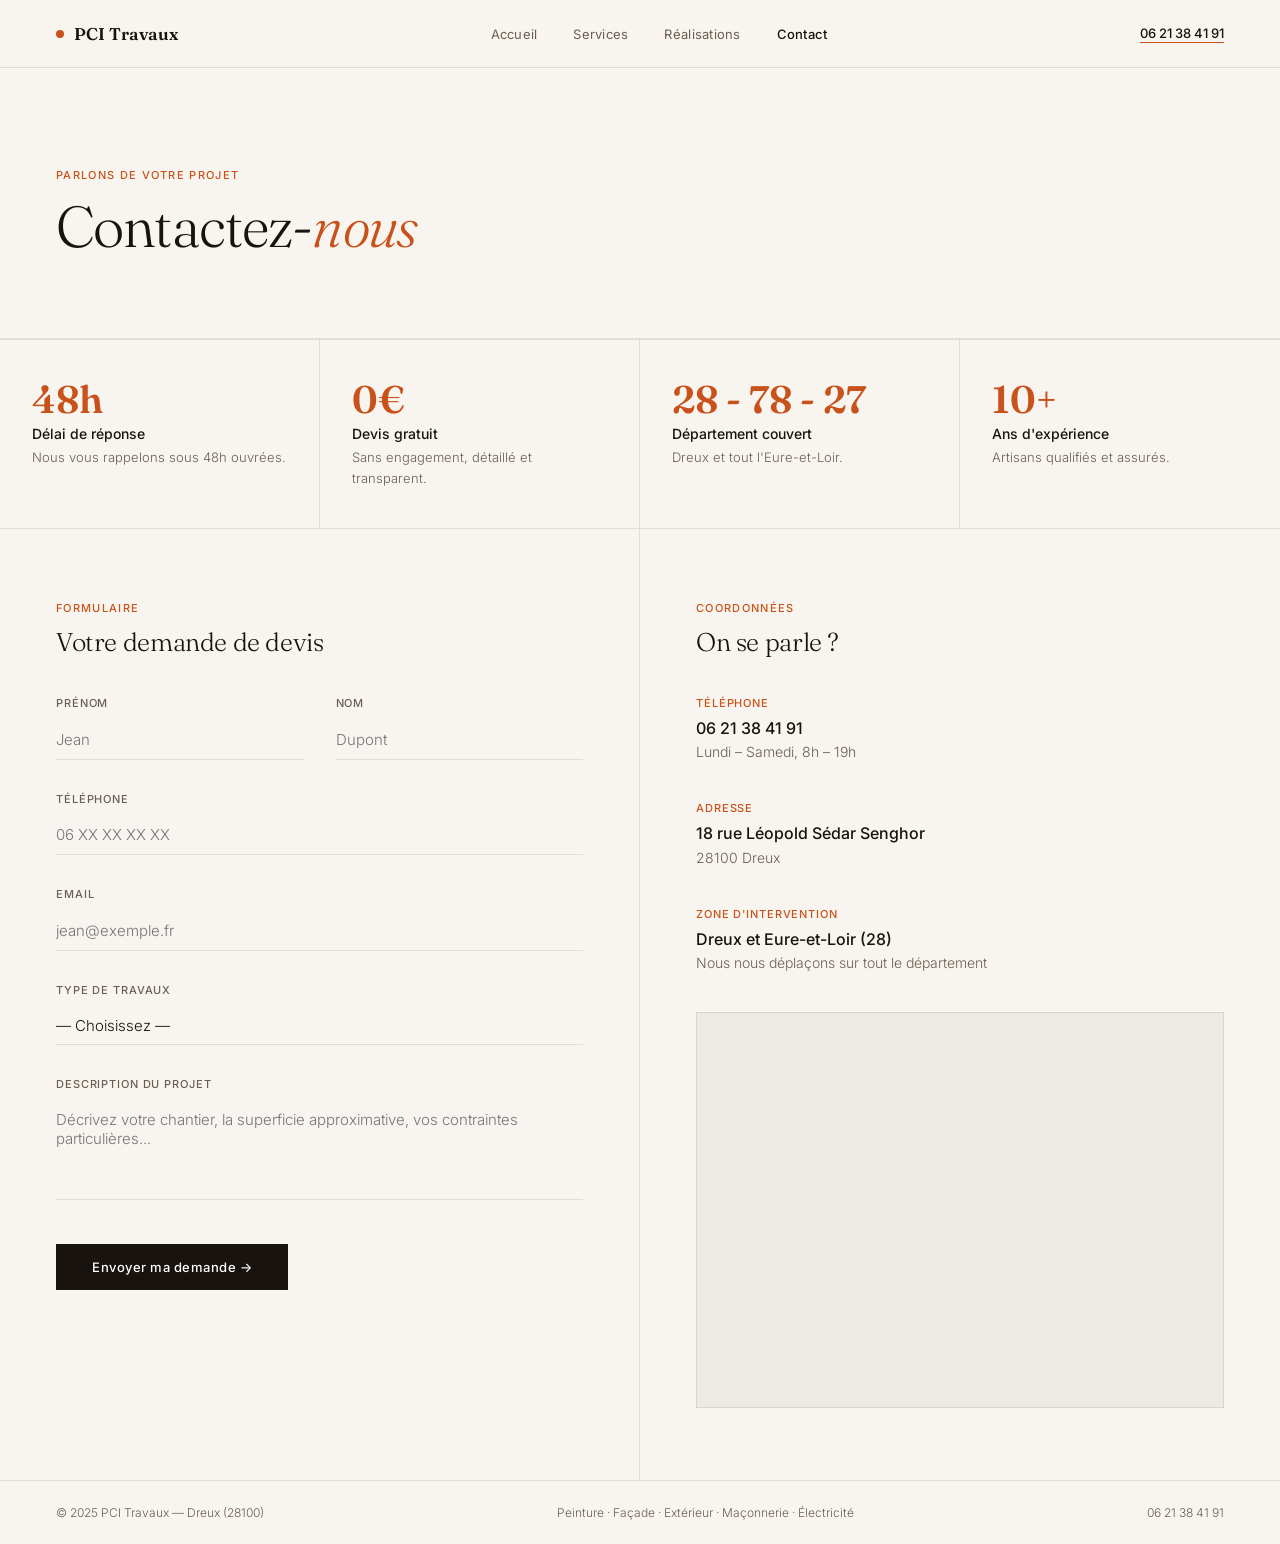
==== contact.html @ 15e11863 "premier commit" ====
<!DOCTYPE html>
<html lang="fr">
<head>
<meta charset="UTF-8">
<meta name="viewport" content="width=device-width, initial-scale=1.0">
<title>Contact — PCI Travaux Dreux</title>
<link rel="stylesheet" href="style.css">
<style>

.page-header {
  padding: 100px 56px 80px;
  border-bottom: 1px solid var(--line);
}
.page-header .eyebrow { margin-bottom: .8rem; }
.page-header h1 { max-width: 560px; }

.contact-grid {
  display: grid;
  grid-template-columns: 1fr 1fr;
  border-top: 1px solid var(--line);
  min-height: 70vh;
}

/* FORMULAIRE */
.contact-form-col {
  padding: 72px 56px;
  border-right: 1px solid var(--line);
}
.contact-form-col h2 { font-size: clamp(1.4rem, 2vw, 1.9rem); margin: .6rem 0 2.5rem; }
.f-row { margin-bottom: 2rem; }
.f-row label {
  display: block;
  font-size: 11px; font-weight: 500;
  letter-spacing: .08em; text-transform: uppercase;
  color: var(--mid); margin-bottom: .6rem;
}
.f-row input,
.f-row textarea,
.f-row select {
  width: 100%;
  border: none;
  border-bottom: 1px solid var(--line);
  background: transparent;
  padding: 10px 0;
  font-size: 15px;
  font-family: 'Inter', sans-serif;
  color: var(--dark);
  outline: none;
  font-weight: 300;
  transition: border-color .2s;
  border-radius: 0;
  -webkit-appearance: none;
}
.f-row input:focus,
.f-row textarea:focus,
.f-row select:focus { border-color: var(--o); }
.f-row textarea { height: 100px; resize: none; }
.f-row-double { display: grid; grid-template-columns: 1fr 1fr; gap: 2rem; }
.f-submit {
  background: var(--dark);
  color: #fff;
  border: none;
  padding: 15px 36px;
  font-size: 13px; font-weight: 500;
  letter-spacing: .04em;
  cursor: pointer;
  font-family: 'Inter', sans-serif;
  transition: background .2s;
  margin-top: .5rem;
}
.f-submit:hover { background: var(--o); }

/* INFOS */
.contact-info-col { padding: 72px 56px; }
.contact-info-col h2 { font-size: clamp(1.4rem, 2vw, 1.9rem); margin: .6rem 0 2.5rem; }

.info-block { margin-bottom: 2.5rem; }
.info-block .label {
  font-size: 11px; font-weight: 500;
  letter-spacing: .08em; text-transform: uppercase;
  color: var(--o); margin-bottom: .5rem;
}
.info-block strong {
  display: block;
  font-size: 16px; font-weight: 500;
  color: var(--dark); margin-bottom: .2rem;
}
.info-block span { font-size: 14px; color: var(--mid); }
.info-block a { color: var(--dark); text-decoration: none; font-weight: 500; }
.info-block a:hover { color: var(--o); }

.map-placeholder {
  margin-top: 2.5rem;
  width: 100%;
  aspect-ratio: 4/3;
  background: #ede9e3;
  border: 1px solid var(--line);
  overflow: hidden;
}
.map-placeholder iframe {
  width: 100%;
  height: 100%;
  border: none;
  display: block;
}

/* BANDE RÉASSURANCE */
.reassurance {
  display: grid;
  grid-template-columns: repeat(4, 1fr);
  border-top: 1px solid var(--line);
}
.re-item {
  padding: 40px 32px;
  border-right: 1px solid var(--line);
}
.re-item:last-child { border-right: none; }
.re-num {
  font-family: 'Fraunces', serif;
  font-size: 2.4rem; font-weight: 600;
  color: var(--o); line-height: 1;
  margin-bottom: .4rem;
}
.re-item h3 { font-size: 14px; font-weight: 500; margin-bottom: .3rem; }
.re-item p { font-size: 13px; color: var(--mid); line-height: 1.6; }

@media (max-width: 900px) {
  .page-header { padding: 60px 20px; }
  .contact-grid { grid-template-columns: 1fr; }
  .contact-form-col { padding: 48px 20px; border-right: none; border-bottom: 1px solid var(--line); }
  .contact-info-col { padding: 48px 20px; }
  .f-row-double { grid-template-columns: 1fr; gap: 0; }
  .reassurance { grid-template-columns: 1fr 1fr; }
  .re-item { padding: 28px 20px; }
  .re-item:nth-child(2n) { border-right: none; }
  .re-item:nth-child(1),
  .re-item:nth-child(2) { border-bottom: 1px solid var(--line); }
}
</style>
</head>
<body>

<nav>
  <a href="index.html" class="logo"><span class="logo-dot"></span>PCI Travaux</a>
  <ul class="nav-links">
    <li><a href="index.html">Accueil</a></li>
    <li><a href="services.html">Services</a></li>
    <li><a href="realisations.html">Réalisations</a></li>
    <li><a href="contact.html" class="active">Contact</a></li>
  </ul>
  <a href="tel:0621384191" class="nav-tel">06 21 38 41 91</a>
</nav>

<div class="page-header">
  <div class="eyebrow">Parlons de votre projet</div>
  <h1>Contactez-<i>nous</i></h1>
</div>

<!-- BANDE RÉASSURANCE -->
<div class="reassurance">
  <div class="re-item">
    <div class="re-num">48h</div>
    <h3>Délai de réponse</h3>
    <p>Nous vous rappelons sous 48h ouvrées.</p>
  </div>
  <div class="re-item">
    <div class="re-num">0€</div>
    <h3>Devis gratuit</h3>
    <p>Sans engagement, détaillé et transparent.</p>
  </div>
  <div class="re-item">
    <div class="re-num">28 - 78 - 27</div>
    <h3>Département couvert</h3>
    <p>Dreux et tout l'Eure-et-Loir.</p>
  </div>
  <div class="re-item">
    <div class="re-num">10+</div>
    <h3>Ans d'expérience</h3>
    <p>Artisans qualifiés et assurés.</p>
  </div>
</div>

<div class="contact-grid">

  <!-- FORMULAIRE -->
  <div class="contact-form-col">
    <div class="eyebrow">Formulaire</div>
    <h2>Votre demande de devis</h2>
    <form>
      <div class="f-row-double">
        <div class="f-row">
          <label>Prénom</label>
          <input type="text" placeholder="Jean">
        </div>
        <div class="f-row">
          <label>Nom</label>
          <input type="text" placeholder="Dupont">
        </div>
      </div>
      <div class="f-row">
        <label>Téléphone</label>
        <input type="tel" placeholder="06 XX XX XX XX">
      </div>
      <div class="f-row">
        <label>Email</label>
        <input type="email" placeholder="jean@exemple.fr">
      </div>
      <div class="f-row">
        <label>Type de travaux</label>
        <select>
          <option value="">— Choisissez —</option>
          <option>Peinture intérieure</option>
          <option>Peinture extérieure</option>
          <option>Ravalement de façade</option>
          <option>Aménagement extérieur</option>
          <option>Petite maçonnerie</option>
          <option>Électricité générale</option>
          <option>Câblage informatique</option>
          <option>Autre</option>
        </select>
      </div>
      <div class="f-row">
        <label>Description du projet</label>
        <textarea placeholder="Décrivez votre chantier, la superficie approximative, vos contraintes particulières..."></textarea>
      </div>
      <button type="submit" class="f-submit">Envoyer ma demande →</button>
    </form>
  </div>

  <!-- INFOS CONTACT -->
  <div class="contact-info-col">
    <div class="eyebrow">Coordonnées</div>
    <h2>On se parle ?</h2>

    <div class="info-block">
      <div class="label">Téléphone</div>
      <strong><a href="tel:0621384191">06 21 38 41 91</a></strong>
      <span>Lundi – Samedi, 8h – 19h</span>
    </div>

    <div class="info-block">
      <div class="label">Adresse</div>
      <strong>18 rue Léopold Sédar Senghor</strong>
      <span>28100 Dreux</span>
    </div>

    <div class="info-block">
      <div class="label">Zone d'intervention</div>
      <strong>Dreux et Eure-et-Loir (28)</strong>
      <span>Nous nous déplaçons sur tout le département</span>
    </div>

    <div class="map-placeholder">
      <iframe
        src="https://maps.google.com/maps?q=18+rue+Léopold+Sédar+Senghor,+28100+Dreux&output=embed&z=15"
        allowfullscreen=""
        loading="lazy"
        title="Localisation PCI Travaux"
      ></iframe>
    </div>
  </div>

</div>

<footer>
  <span>© 2025 PCI Travaux — Dreux (28100)</span>
  <span>Peinture · Façade · Extérieur · Maçonnerie · Électricité</span>
  <a href="tel:0621384191">06 21 38 41 91</a>
</footer>

</body>
</html>
---- style.css ----
@import url('https://fonts.googleapis.com/css2?family=Fraunces:ital,wght@0,300;0,600;1,300&family=Inter:wght@300;400;500&display=swap');

*, *::before, *::after { margin: 0; padding: 0; box-sizing: border-box; }

:root {
  --o: #C8521A;
  --o2: #A33E0E;
  --bg: #F8F5F0;
  --dark: #18130E;
  --mid: #6B5E52;
  --line: rgba(24,19,14,0.1);
  --nav-h: 68px;
}

html { scroll-behavior: smooth; }

body {
  font-family: 'Inter', sans-serif;
  background: var(--bg);
  color: var(--dark);
  font-weight: 300;
  overflow-x: hidden;
}

/* ── NAV ── */
nav {
  position: sticky;
  top: 0;
  z-index: 100;
  height: var(--nav-h);
  display: flex;
  align-items: center;
  justify-content: space-between;
  padding: 0 56px;
  background: rgba(248,245,240,0.97);
  backdrop-filter: blur(10px);
  border-bottom: 1px solid var(--line);
}

.logo {
  font-family: 'Fraunces', serif;
  font-weight: 600;
  font-size: 17px;
  color: var(--dark);
  text-decoration: none;
  display: flex;
  align-items: center;
  gap: 10px;
}
.logo-dot {
  width: 8px; height: 8px;
  background: var(--o);
  border-radius: 50%;
  flex-shrink: 0;
}

.nav-links {
  display: flex;
  gap: 0;
  list-style: none;
}
.nav-links a {
  display: block;
  padding: 8px 18px;
  text-decoration: none;
  color: var(--mid);
  font-size: 13px;
  font-weight: 400;
  letter-spacing: .02em;
  transition: color .15s;
  border-radius: 4px;
}
.nav-links a:hover,
.nav-links a.active {
  color: var(--dark);
}
.nav-links a.active {
  font-weight: 500;
}

.nav-tel {
  font-size: 13px;
  font-weight: 500;
  color: var(--dark);
  text-decoration: none;
  border-bottom: 1px solid var(--o);
  padding-bottom: 1px;
  transition: color .15s;
}
.nav-tel:hover { color: var(--o); }

/* ── TYPO HELPERS ── */
.eyebrow {
  font-size: 11px;
  font-weight: 500;
  letter-spacing: .12em;
  text-transform: uppercase;
  color: var(--o);
  margin-bottom: .8rem;
}

h1, h2 {
  font-family: 'Fraunces', serif;
  font-weight: 300;
  letter-spacing: -.015em;
  line-height: 1.1;
}
h1 { font-size: clamp(2.6rem, 4.5vw, 4rem); }
h2 { font-size: clamp(1.8rem, 3vw, 2.6rem); }
h1 i, h2 i { font-style: italic; color: var(--o); }

p.lead {
  font-size: 15px;
  color: var(--mid);
  line-height: 1.75;
  max-width: 520px;
}

/* ── BUTTONS ── */
.btn {
  display: inline-block;
  padding: 14px 28px;
  font-size: 13px;
  font-weight: 500;
  letter-spacing: .03em;
  text-decoration: none;
  transition: background .2s, color .2s;
  cursor: pointer;
  border: none;
  font-family: 'Inter', sans-serif;
}
.btn-dark { background: var(--dark); color: #fff; }
.btn-dark:hover { background: var(--o); }
.btn-ghost {
  background: transparent;
  color: var(--mid);
  border-bottom: 1px solid currentColor;
  padding: 0 0 1px;
}
.btn-ghost:hover { color: var(--dark); }

/* ── DIVIDER LINE ── */
hr { border: none; border-top: 1px solid var(--line); }

/* ── FOOTER ── */
footer {
  padding: 24px 56px;
  border-top: 1px solid var(--line);
  display: flex;
  justify-content: space-between;
  align-items: center;
  font-size: 12px;
  color: var(--mid);
}
footer a { color: var(--mid); text-decoration: none; }
footer a:hover { color: var(--dark); }

/* ── RESPONSIVE ── */
@media (max-width: 900px) {
  nav { padding: 0 20px; }
  .nav-links { display: none; }
  footer { flex-direction: column; gap: 8px; text-align: center; padding: 20px; }
}
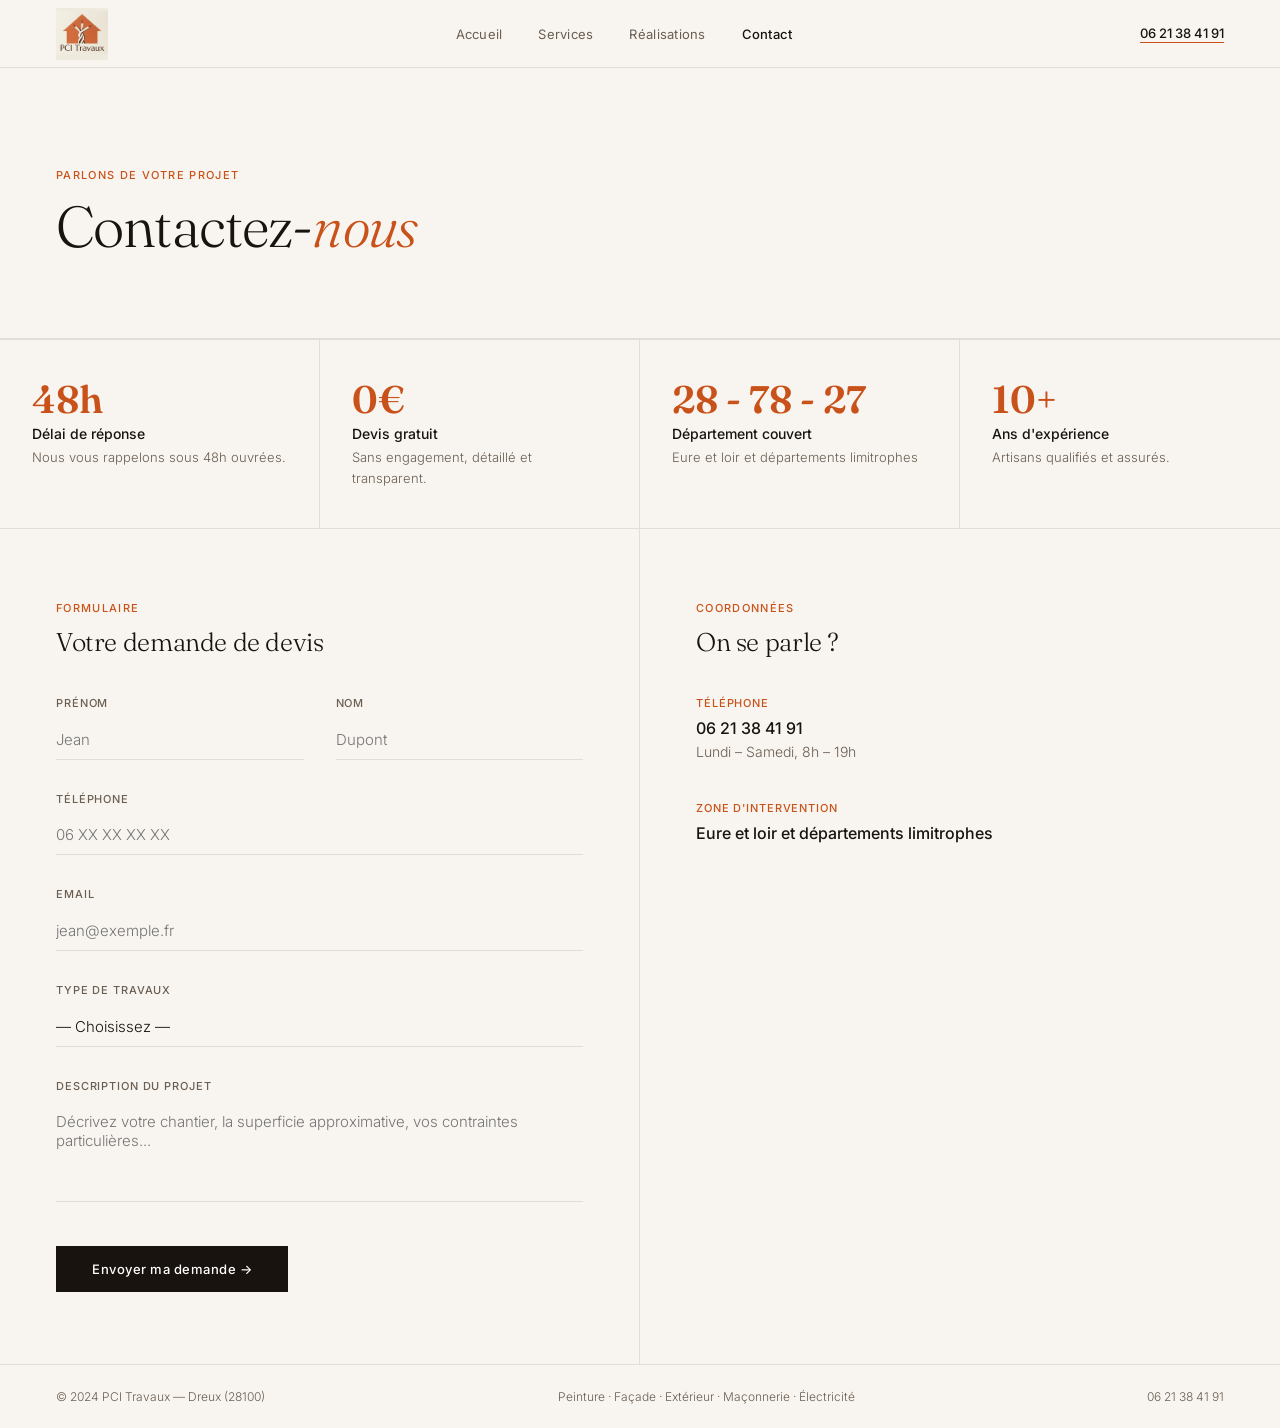
==== commit 18ed2959: "maj" ====
--- a/contact.html
+++ b/contact.html
@@ -6,7 +6,12 @@
 <title>Contact — PCI Travaux Dreux</title>
 <link rel="stylesheet" href="style.css">
 <style>
-
+ .logo {
+  height: var(--nav-h);
+  padding: 10px 0;
+  display: flex;
+  align-items: center;
+}
 .page-header {
   padding: 100px 56px 80px;
   border-bottom: 1px solid var(--line);
@@ -141,7 +146,9 @@
 <body>
 
 <nav>
-  <a href="index.html" class="logo"><span class="logo-dot"></span>PCI Travaux</a>
+  <a href="index.html" class="logo">
+    <img src="/img/logo pci.png" alt="PCI Travaux">
+  </a>
   <ul class="nav-links">
     <li><a href="index.html">Accueil</a></li>
     <li><a href="services.html">Services</a></li>
@@ -171,7 +178,7 @@
   <div class="re-item">
     <div class="re-num">28 - 78 - 27</div>
     <h3>Département couvert</h3>
-    <p>Dreux et tout l'Eure-et-Loir.</p>
+    <p>Eure et loir et départements limitrophes</p>
   </div>
   <div class="re-item">
     <div class="re-num">10+</div>
@@ -213,7 +220,7 @@
           <option>Peinture extérieure</option>
           <option>Ravalement de façade</option>
           <option>Aménagement extérieur</option>
-          <option>Petite maçonnerie</option>
+          <option>Maçonnerie</option>
           <option>Électricité générale</option>
           <option>Câblage informatique</option>
           <option>Autre</option>
@@ -238,32 +245,20 @@
       <span>Lundi – Samedi, 8h – 19h</span>
     </div>
 
-    <div class="info-block">
-      <div class="label">Adresse</div>
-      <strong>18 rue Léopold Sédar Senghor</strong>
-      <span>28100 Dreux</span>
-    </div>
+    
 
     <div class="info-block">
       <div class="label">Zone d'intervention</div>
-      <strong>Dreux et Eure-et-Loir (28)</strong>
-      <span>Nous nous déplaçons sur tout le département</span>
+      <strong>Eure et loir et départements limitrophes</strong>
     </div>
 
-    <div class="map-placeholder">
-      <iframe
-        src="https://maps.google.com/maps?q=18+rue+Léopold+Sédar+Senghor,+28100+Dreux&output=embed&z=15"
-        allowfullscreen=""
-        loading="lazy"
-        title="Localisation PCI Travaux"
-      ></iframe>
-    </div>
+    
   </div>
 
 </div>
 
 <footer>
-  <span>© 2025 PCI Travaux — Dreux (28100)</span>
+  <span>© 2024 PCI Travaux — Dreux (28100)</span>
   <span>Peinture · Façade · Extérieur · Maçonnerie · Électricité</span>
   <a href="tel:0621384191">06 21 38 41 91</a>
 </footer>
--- a/style.css
+++ b/style.css
@@ -46,6 +46,12 @@
   display: flex;
   align-items: center;
   gap: 10px;
+}
+/* Ensure logo image fits the nav height and keeps aspect ratio */
+.logo img {
+  max-height: calc(var(--nav-h) - 16px);
+  width: auto;
+  display: block;
 }
 .logo-dot {
   width: 8px; height: 8px;
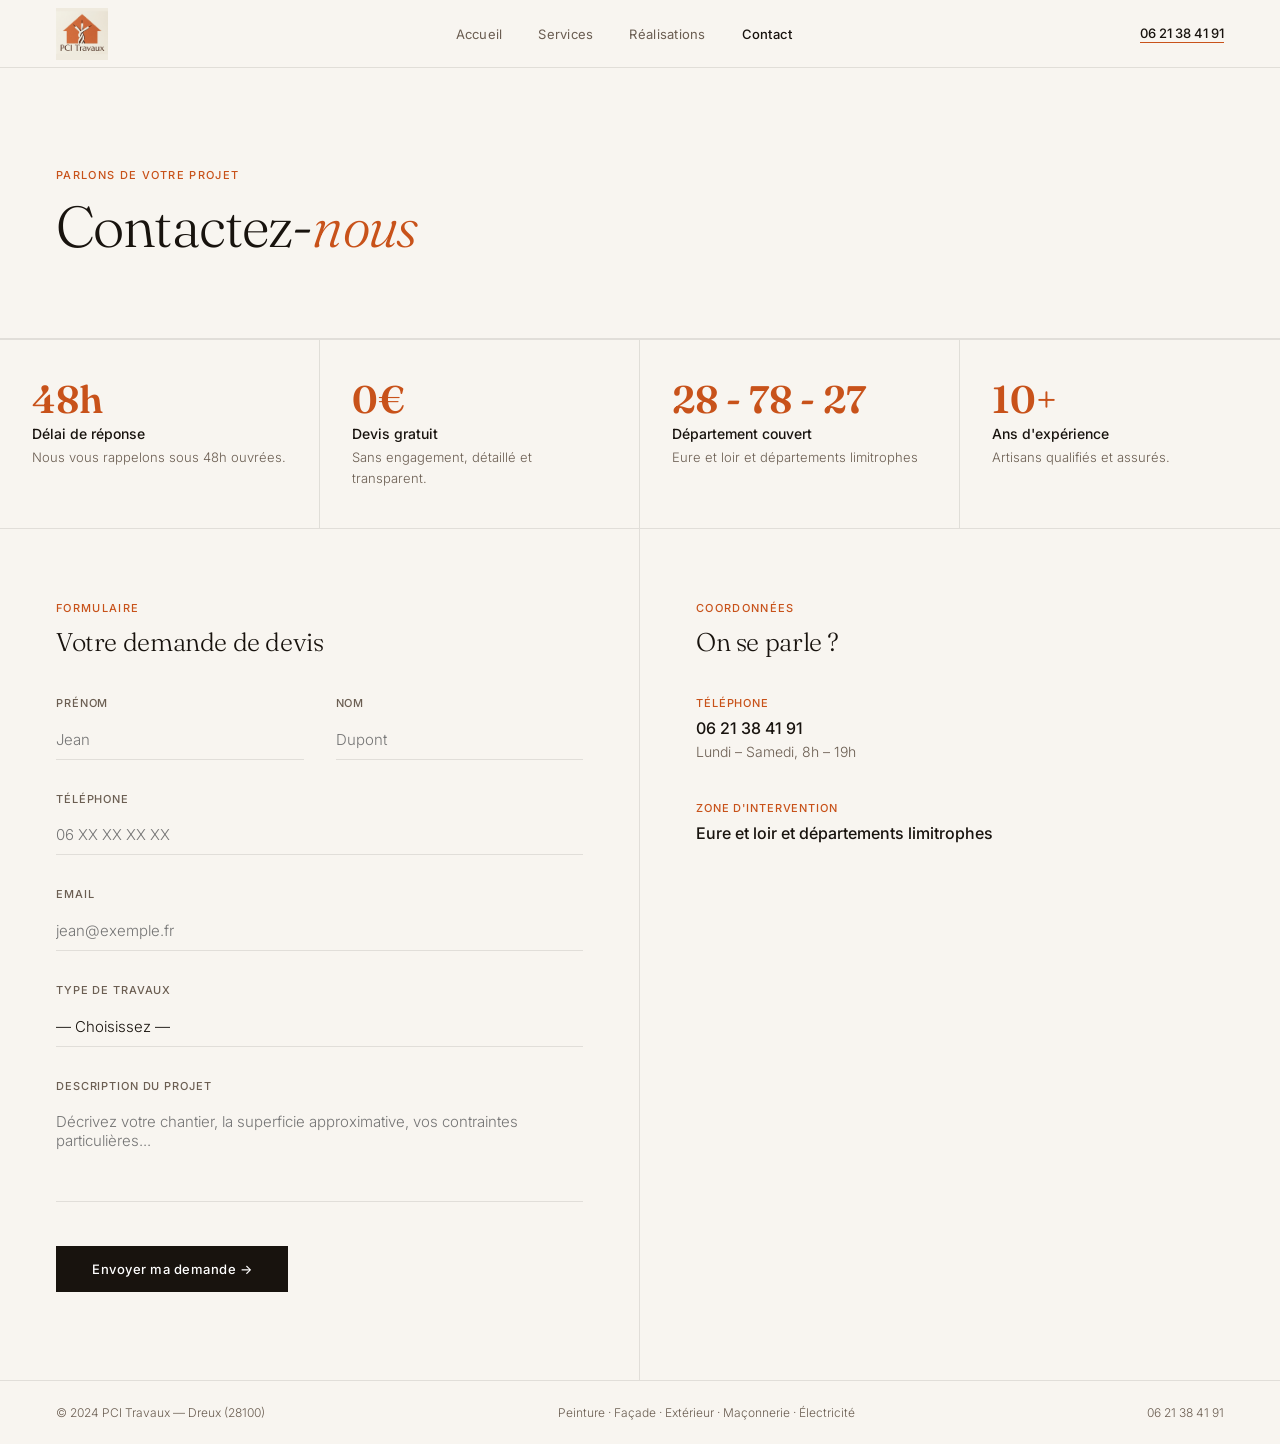
==== commit f6d3e626: "maj2" ====
--- a/contact.html
+++ b/contact.html
@@ -193,28 +193,28 @@
   <div class="contact-form-col">
     <div class="eyebrow">Formulaire</div>
     <h2>Votre demande de devis</h2>
-    <form>
+    <form id="contact-form">
       <div class="f-row-double">
         <div class="f-row">
           <label>Prénom</label>
-          <input type="text" placeholder="Jean">
+          <input type="text" name="prenom" placeholder="Jean" required>
         </div>
         <div class="f-row">
           <label>Nom</label>
-          <input type="text" placeholder="Dupont">
+          <input type="text" name="nom" placeholder="Dupont" required>
         </div>
       </div>
       <div class="f-row">
         <label>Téléphone</label>
-        <input type="tel" placeholder="06 XX XX XX XX">
+        <input type="tel" name="telephone" placeholder="06 XX XX XX XX">
       </div>
       <div class="f-row">
         <label>Email</label>
-        <input type="email" placeholder="jean@exemple.fr">
+        <input type="email" name="email" placeholder="jean@exemple.fr" required>
       </div>
       <div class="f-row">
         <label>Type de travaux</label>
-        <select>
+        <select name="type_travaux">
           <option value="">— Choisissez —</option>
           <option>Peinture intérieure</option>
           <option>Peinture extérieure</option>
@@ -228,9 +228,11 @@
       </div>
       <div class="f-row">
         <label>Description du projet</label>
-        <textarea placeholder="Décrivez votre chantier, la superficie approximative, vos contraintes particulières..."></textarea>
-      </div>
-      <button type="submit" class="f-submit">Envoyer ma demande →</button>
+        <textarea name="message" placeholder="Décrivez votre chantier, la superficie approximative, vos contraintes particulières..." required></textarea>
+      </div>
+      <input type="hidden" name="_subject" value="Nouvelle demande de devis - PCI Travaux">
+      <button type="submit" class="f-submit" id="submit-btn">Envoyer ma demande →</button>
+      <p id="form-status" style="margin-top:1rem; font-size:14px;"></p>
     </form>
   </div>
 
@@ -263,5 +265,41 @@
   <a href="tel:0621384191">06 21 38 41 91</a>
 </footer>
 
+<script>
+  document.getElementById('contact-form').addEventListener('submit', async function (e) {
+    e.preventDefault();
+
+    const btn = document.getElementById('submit-btn');
+    const status = document.getElementById('form-status');
+    const form = e.target;
+
+    btn.disabled = true;
+    btn.textContent = 'Envoi en cours...';
+    status.textContent = '';
+
+    try {
+      const response = await fetch('https://formsubmit.co/ajax/ribmanu784@gmail.com', {
+        method: 'POST',
+        headers: { 'Accept': 'application/json' },
+        body: new FormData(form)
+      });
+
+      if (response.ok) {
+        status.style.color = 'green';
+        status.textContent = 'Votre demande a bien été envoyée. Nous vous recontactons sous 48h.';
+        form.reset();
+      } else {
+        throw new Error('Erreur serveur');
+      }
+    } catch (err) {
+      status.style.color = 'var(--o)';
+      status.textContent = "Une erreur est survenue. Merci de réessayer ou de nous appeler directement.";
+    } finally {
+      btn.disabled = false;
+      btn.textContent = 'Envoyer ma demande →';
+    }
+  });
+  </script>
+
 </body>
 </html>
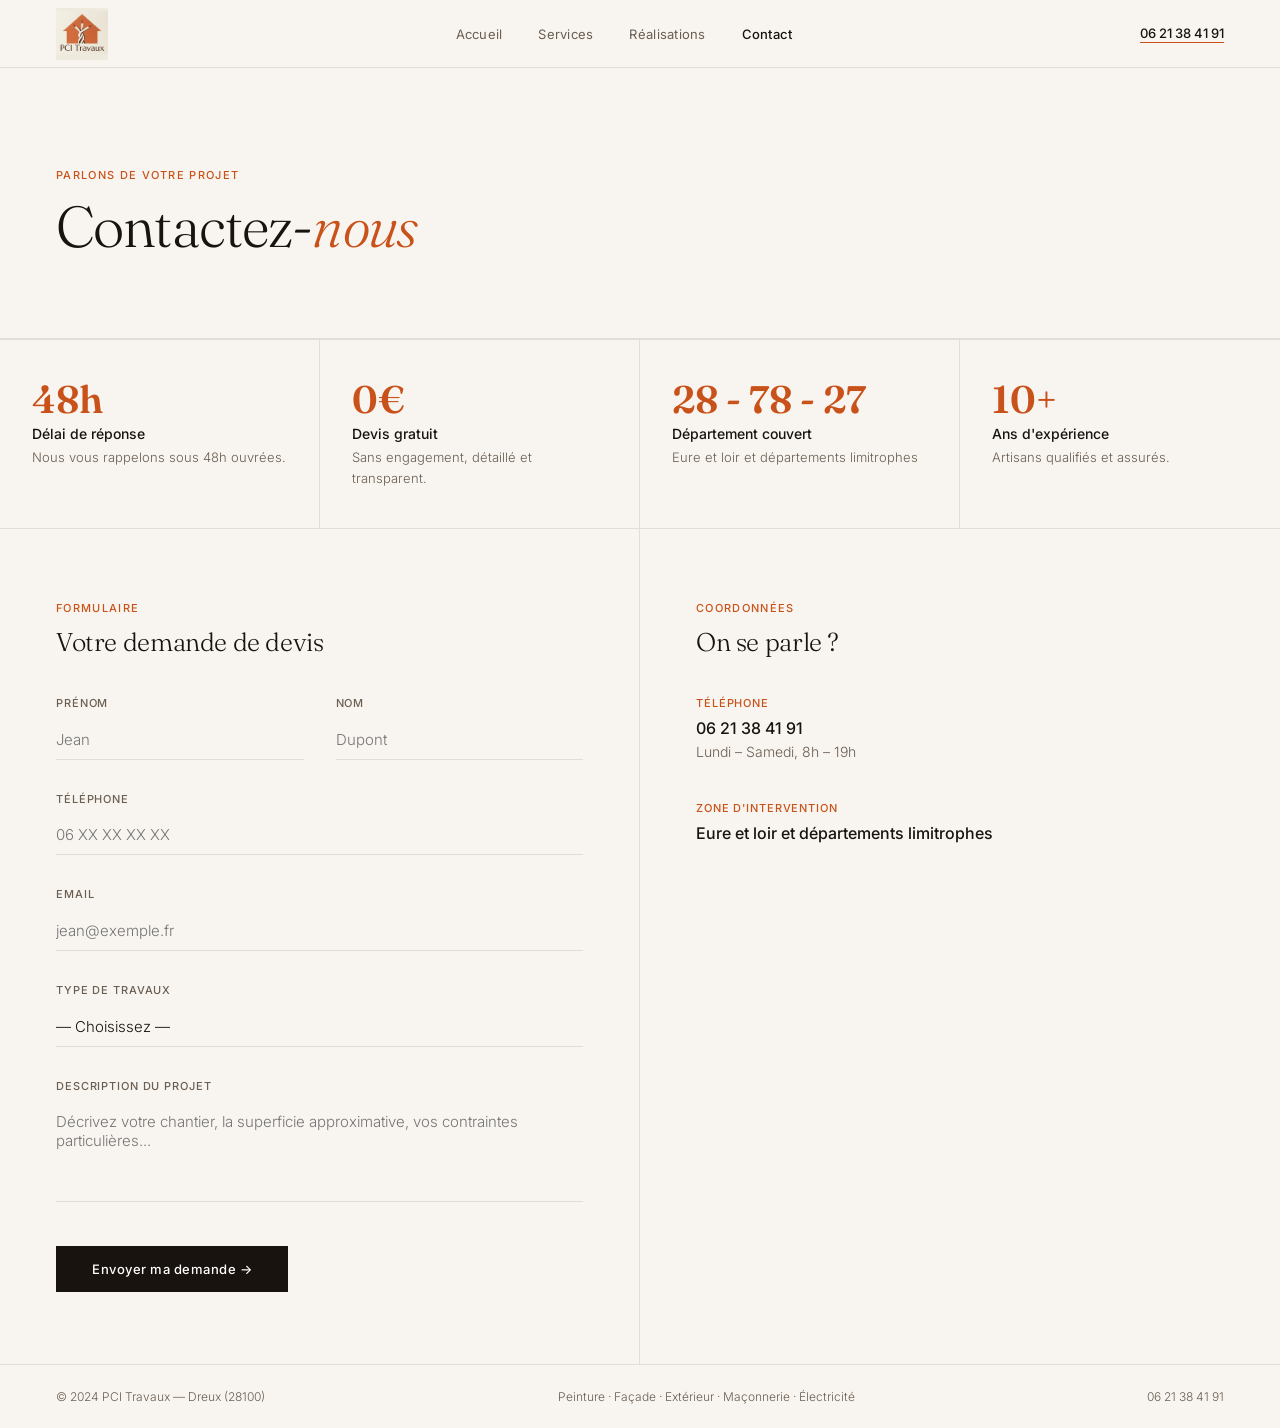
==== commit 66de034e: "maj3" ====
--- a/contact.html
+++ b/contact.html
@@ -193,28 +193,28 @@
   <div class="contact-form-col">
     <div class="eyebrow">Formulaire</div>
     <h2>Votre demande de devis</h2>
-    <form id="contact-form">
+    <form>
       <div class="f-row-double">
         <div class="f-row">
           <label>Prénom</label>
-          <input type="text" name="prenom" placeholder="Jean" required>
+          <input type="text" placeholder="Jean">
         </div>
         <div class="f-row">
           <label>Nom</label>
-          <input type="text" name="nom" placeholder="Dupont" required>
+          <input type="text" placeholder="Dupont">
         </div>
       </div>
       <div class="f-row">
         <label>Téléphone</label>
-        <input type="tel" name="telephone" placeholder="06 XX XX XX XX">
+        <input type="tel" placeholder="06 XX XX XX XX">
       </div>
       <div class="f-row">
         <label>Email</label>
-        <input type="email" name="email" placeholder="jean@exemple.fr" required>
+        <input type="email" placeholder="jean@exemple.fr">
       </div>
       <div class="f-row">
         <label>Type de travaux</label>
-        <select name="type_travaux">
+        <select>
           <option value="">— Choisissez —</option>
           <option>Peinture intérieure</option>
           <option>Peinture extérieure</option>
@@ -228,11 +228,9 @@
       </div>
       <div class="f-row">
         <label>Description du projet</label>
-        <textarea name="message" placeholder="Décrivez votre chantier, la superficie approximative, vos contraintes particulières..." required></textarea>
-      </div>
-      <input type="hidden" name="_subject" value="Nouvelle demande de devis - PCI Travaux">
-      <button type="submit" class="f-submit" id="submit-btn">Envoyer ma demande →</button>
-      <p id="form-status" style="margin-top:1rem; font-size:14px;"></p>
+        <textarea placeholder="Décrivez votre chantier, la superficie approximative, vos contraintes particulières..."></textarea>
+      </div>
+      <button type="submit" class="f-submit">Envoyer ma demande →</button>
     </form>
   </div>
 
@@ -265,41 +263,5 @@
   <a href="tel:0621384191">06 21 38 41 91</a>
 </footer>
 
-<script>
-  document.getElementById('contact-form').addEventListener('submit', async function (e) {
-    e.preventDefault();
-
-    const btn = document.getElementById('submit-btn');
-    const status = document.getElementById('form-status');
-    const form = e.target;
-
-    btn.disabled = true;
-    btn.textContent = 'Envoi en cours...';
-    status.textContent = '';
-
-    try {
-      const response = await fetch('https://formsubmit.co/ajax/ribmanu784@gmail.com', {
-        method: 'POST',
-        headers: { 'Accept': 'application/json' },
-        body: new FormData(form)
-      });
-
-      if (response.ok) {
-        status.style.color = 'green';
-        status.textContent = 'Votre demande a bien été envoyée. Nous vous recontactons sous 48h.';
-        form.reset();
-      } else {
-        throw new Error('Erreur serveur');
-      }
-    } catch (err) {
-      status.style.color = 'var(--o)';
-      status.textContent = "Une erreur est survenue. Merci de réessayer ou de nous appeler directement.";
-    } finally {
-      btn.disabled = false;
-      btn.textContent = 'Envoyer ma demande →';
-    }
-  });
-  </script>
-
 </body>
 </html>
